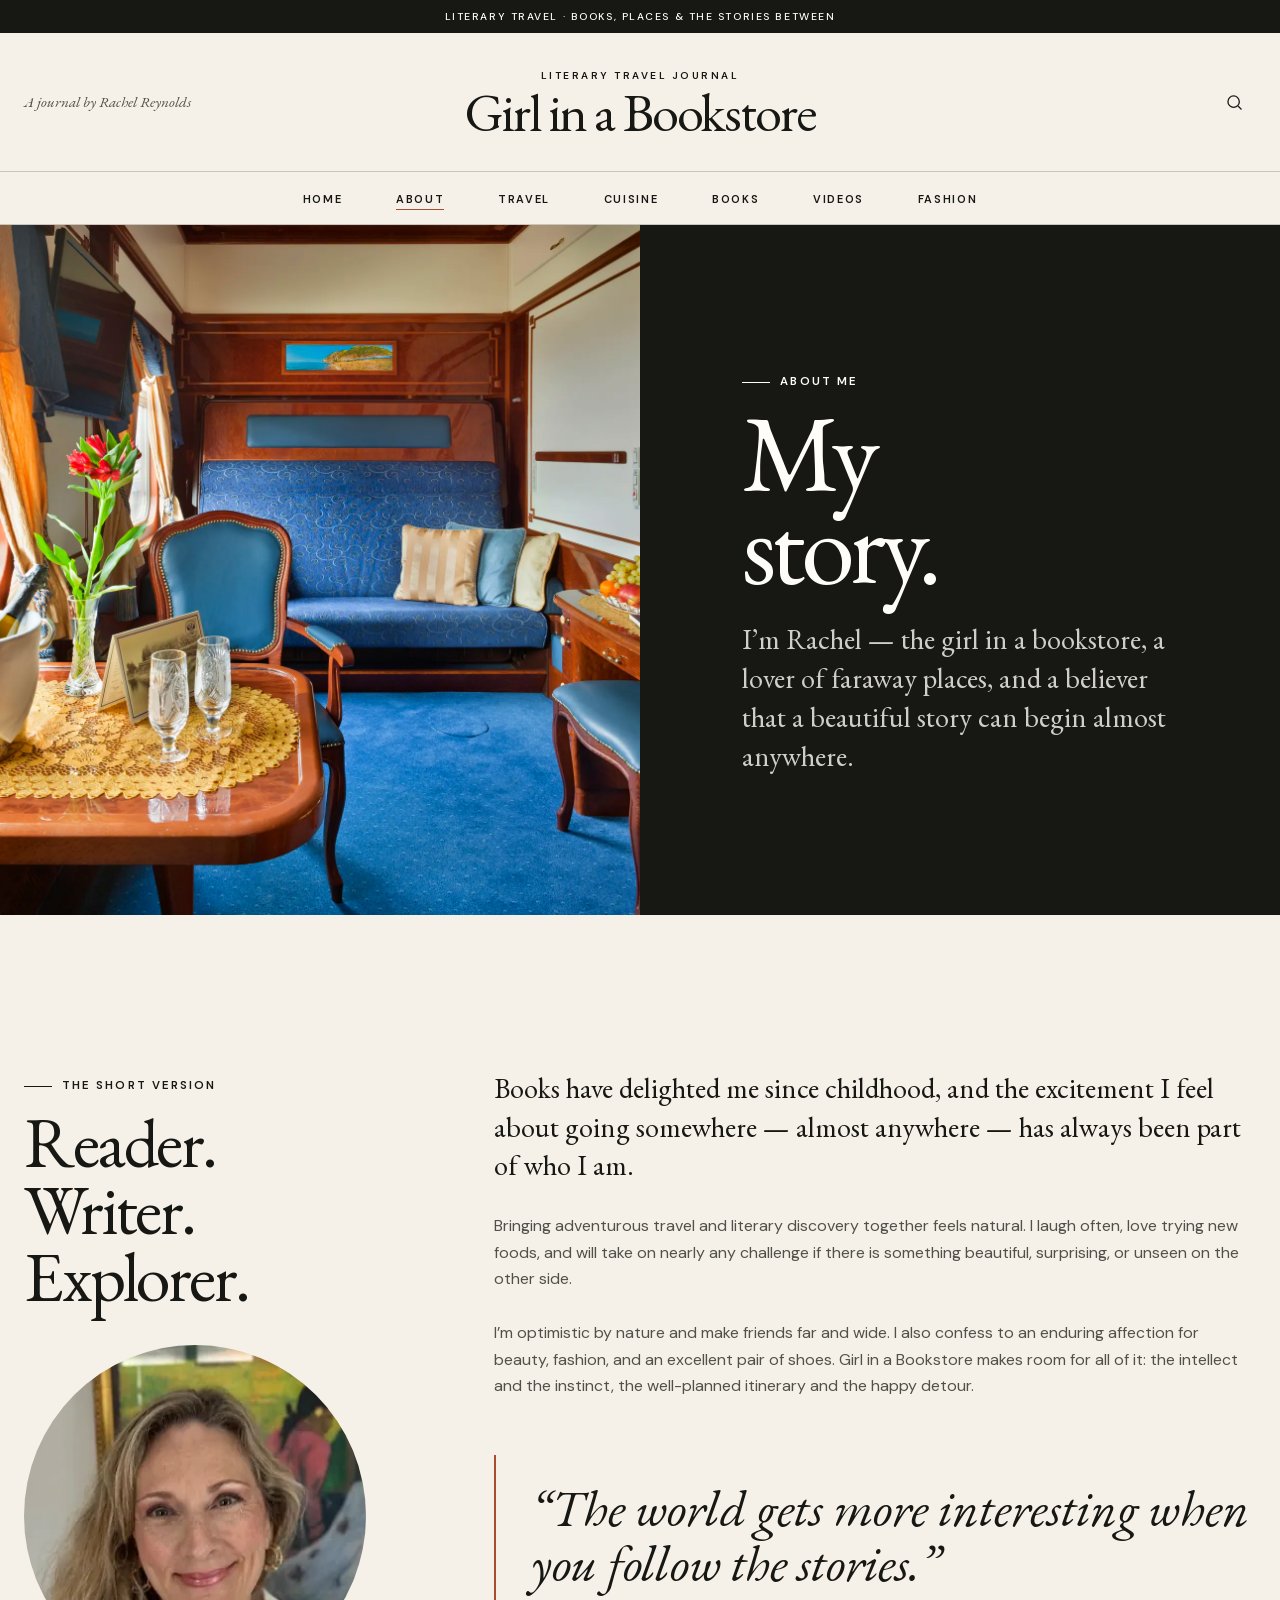
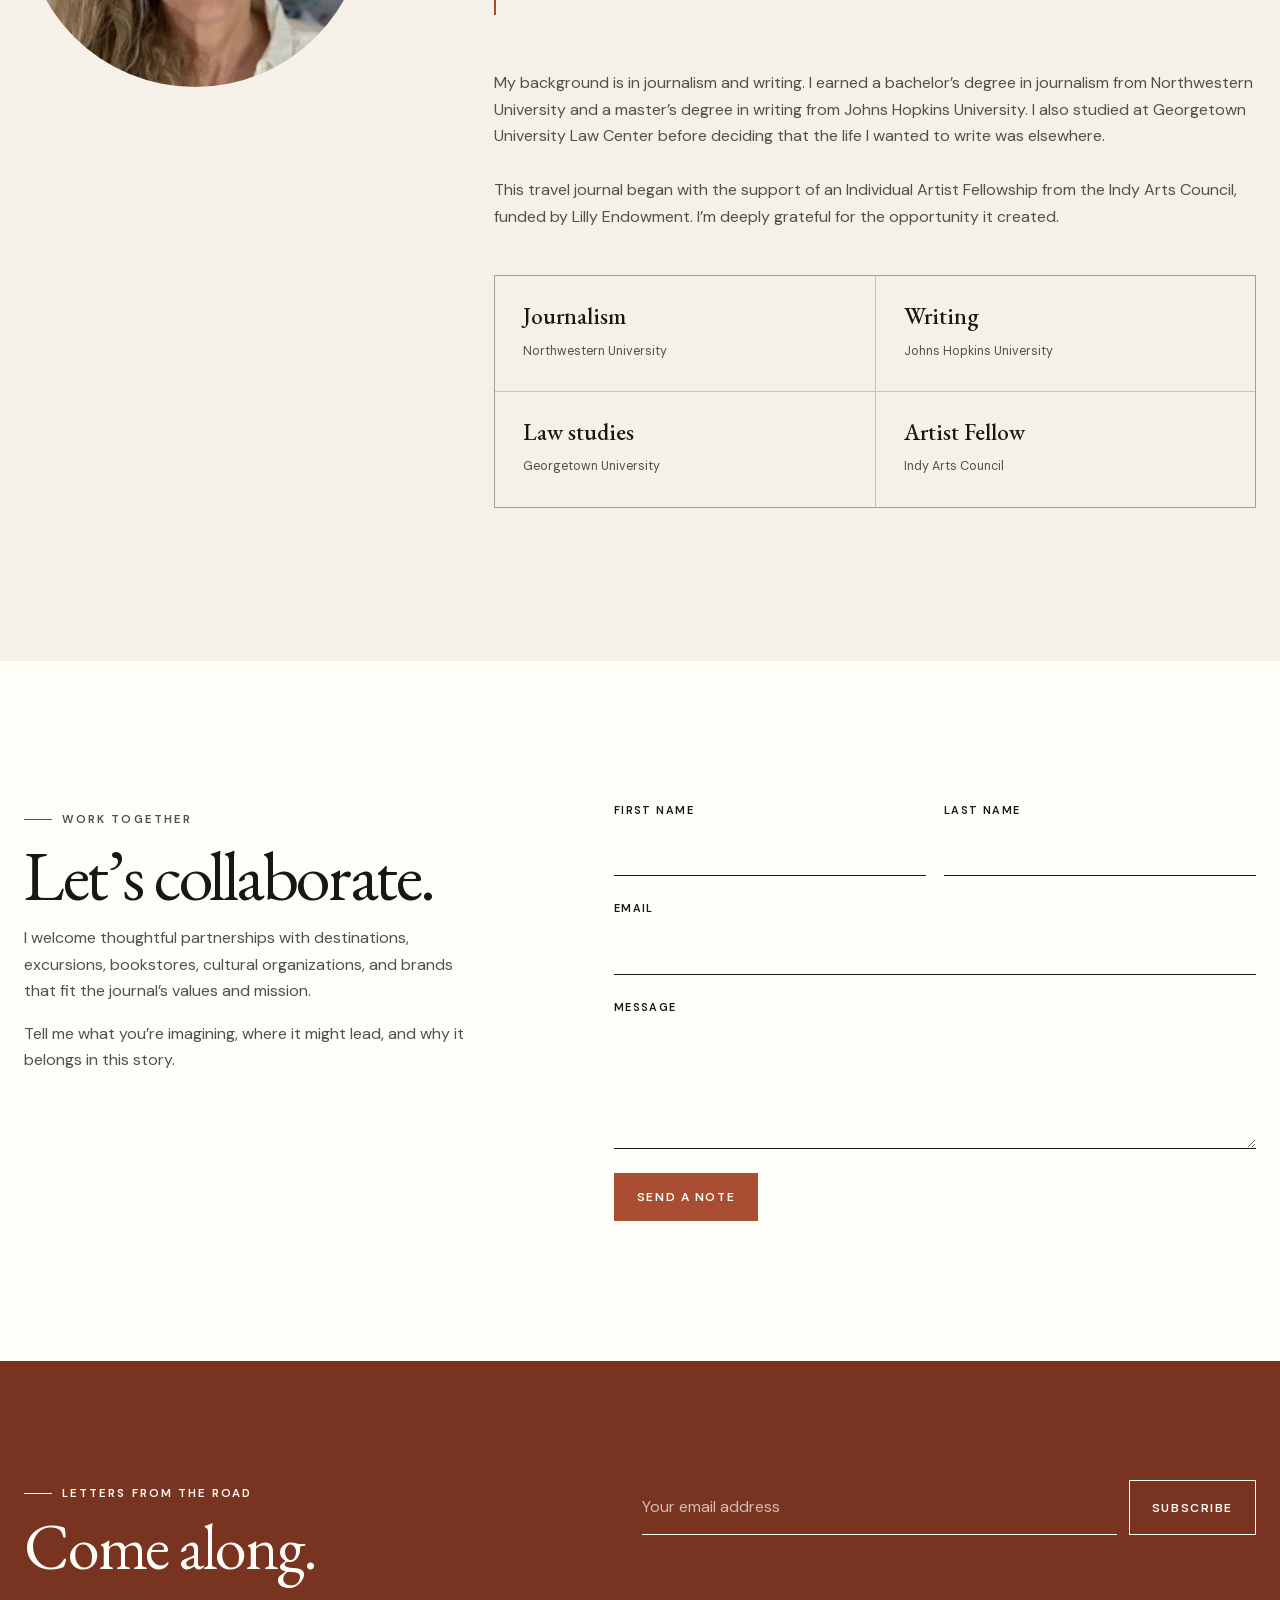
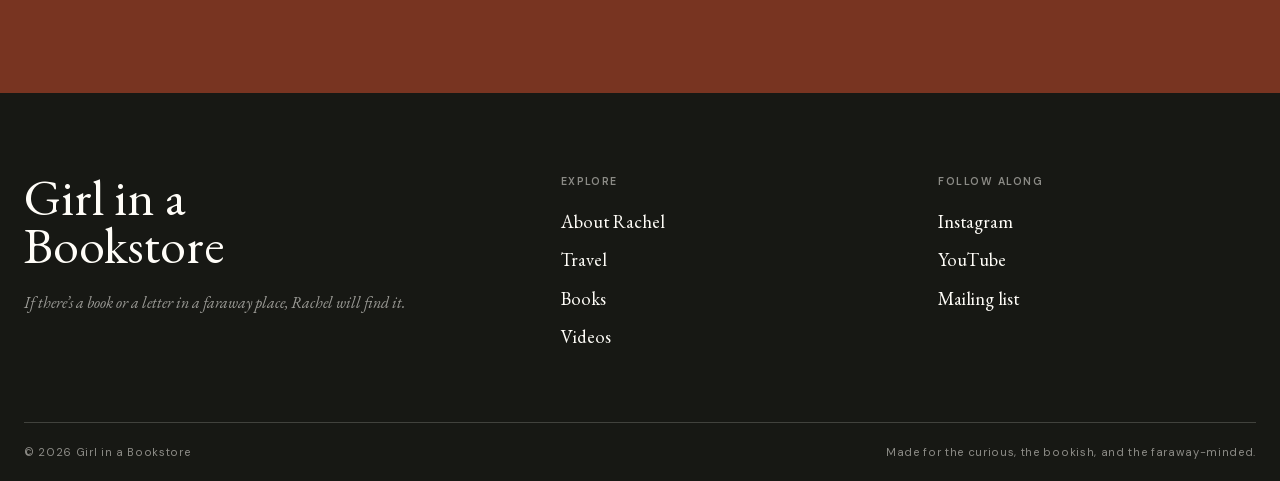
==== public/about.html @ a3245cb6 "Import original ChatGPT-generated site export Baseline snapshot before stripping the unused vinext/D" ====
<!doctype html>
<html lang="en">
<head>
  <meta charset="utf-8">
  <meta name="viewport" content="width=device-width, initial-scale=1">
  <meta name="description" content="Meet Rachel Reynolds, the writer and traveler behind Girl in a Bookstore.">
  <meta name="theme-color" content="#171814">
  <title>About Rachel — Girl in a Bookstore</title>
  <link rel="preload" as="image" href="assets/images/train-960.webp" media="(max-width: 1199px)" fetchpriority="high">
  <link rel="preload" as="image" href="assets/images/train-1920.webp" media="(min-width: 1200px)" fetchpriority="high">
  <link rel="stylesheet" href="styles.css?v=6">
  <script src="site.js" defer></script>
</head>
<body>
  <site-header></site-header>

  <main id="main-content">
    <section class="about-hero" aria-labelledby="about-title">
      <div class="about-hero__image" role="img" aria-label="A richly appointed cabin on a classic train"></div>
      <div class="about-hero__copy">
        <div>
          <p class="eyebrow">About me</p>
          <h1 class="display" id="about-title">My<br>story.</h1>
          <p class="lede">I’m Rachel — the girl in a bookstore, a lover of faraway places, and a believer that a beautiful story can begin almost anywhere.</p>
        </div>
      </div>
    </section>

    <section class="story-section" aria-labelledby="story-title">
      <div class="shell story-layout">
        <aside class="story-sidebar reveal">
          <p class="eyebrow">The short version</p>
          <h2 class="section-title" id="story-title">Reader.<br>Writer.<br>Explorer.</h2>
          <img src="assets/images/portrait-480.webp" srcset="assets/images/portrait-320.webp 320w, assets/images/portrait-480.webp 480w" sizes="(max-width: 720px) 320px, 220px" width="480" height="640" alt="Rachel Reynolds smiling" loading="lazy" decoding="async">
        </aside>
        <div class="story-body reveal">
          <p class="lede">Books have delighted me since childhood, and the excitement I feel about going somewhere — almost anywhere — has always been part of who I am.</p>
          <p>Bringing adventurous travel and literary discovery together feels natural. I laugh often, love trying new foods, and will take on nearly any challenge if there is something beautiful, surprising, or unseen on the other side.</p>
          <p>I’m optimistic by nature and make friends far and wide. I also confess to an enduring affection for beauty, fashion, and an excellent pair of shoes. Girl in a Bookstore makes room for all of it: the intellect and the instinct, the well-planned itinerary and the happy detour.</p>

          <blockquote class="pullquote">“The world gets more interesting when you follow the stories.”</blockquote>

          <p>My background is in journalism and writing. I earned a bachelor’s degree in journalism from Northwestern University and a master’s degree in writing from Johns Hopkins University. I also studied at Georgetown University Law Center before deciding that the life I wanted to write was elsewhere.</p>
          <p>This travel journal began with the support of an Individual Artist Fellowship from the Indy Arts Council, funded by Lilly Endowment. I’m deeply grateful for the opportunity it created.</p>

          <div class="credentials" aria-label="Rachel’s background">
            <div class="credential">
              <strong>Journalism</strong>
              <span>Northwestern University</span>
            </div>
            <div class="credential">
              <strong>Writing</strong>
              <span>Johns Hopkins University</span>
            </div>
            <div class="credential">
              <strong>Law studies</strong>
              <span>Georgetown University</span>
            </div>
            <div class="credential">
              <strong>Artist Fellow</strong>
              <span>Indy Arts Council</span>
            </div>
          </div>
        </div>
      </div>
    </section>

    <section class="collaborate" aria-labelledby="collaborate-title">
      <div class="shell collaborate-grid">
        <div class="collaborate-copy reveal">
          <p class="eyebrow">Work together</p>
          <h2 class="section-title" id="collaborate-title">Let’s collaborate.</h2>
          <p>I welcome thoughtful partnerships with destinations, excursions, bookstores, cultural organizations, and brands that fit the journal’s values and mission.</p>
          <p>Tell me what you’re imagining, where it might lead, and why it belongs in this story.</p>
        </div>
        <form class="contact-form reveal" data-contact-form>
          <div class="field">
            <label for="first-name">First name</label>
            <input id="first-name" name="first-name" autocomplete="given-name" required>
          </div>
          <div class="field">
            <label for="last-name">Last name</label>
            <input id="last-name" name="last-name" autocomplete="family-name" required>
          </div>
          <div class="field field--wide">
            <label for="contact-email">Email</label>
            <input id="contact-email" name="email" type="email" autocomplete="email" required>
          </div>
          <div class="field field--wide">
            <label for="message">Message</label>
            <textarea id="message" name="message" required></textarea>
          </div>
          <div class="field--wide">
            <button class="button button--rust" type="submit">Send a note</button>
          </div>
        </form>
      </div>
    </section>

    <section class="newsletter" id="newsletter" aria-labelledby="newsletter-title">
      <div class="shell newsletter-grid">
        <div class="reveal">
          <p class="eyebrow">Letters from the road</p>
          <h2 class="section-title" id="newsletter-title">Come along.</h2>
        </div>
        <form class="newsletter-form reveal" data-newsletter-form>
          <label class="visually-hidden" for="about-email">Email address</label>
          <input id="about-email" type="email" placeholder="Your email address" autocomplete="email" required>
          <button class="button button--light" type="submit">Subscribe</button>
          <p class="form-status" aria-live="polite"></p>
        </form>
      </div>
    </section>
  </main>

  <site-footer></site-footer>
</body>
</html>
---- public/styles.css ----
@font-face {
  font-family: 'DM Sans';
  font-style: normal;
  font-weight: 400 600;
  font-display: swap;
  src: url('assets/fonts/dm-sans-latin.woff2') format('woff2');
}

@font-face {
  font-family: 'EB Garamond';
  font-style: normal;
  font-weight: 400 600;
  font-display: swap;
  src: url('assets/fonts/eb-garamond-normal-latin.woff2') format('woff2');
}

@font-face {
  font-family: 'EB Garamond';
  font-style: italic;
  font-weight: 400 500;
  font-display: swap;
  src: url('assets/fonts/eb-garamond-italic-latin.woff2') format('woff2');
}

:root {
  --paper: #f6f1e8;
  --paper-deep: #ece3d4;
  --ink: #171814;
  --ink-soft: #50514a;
  --cream: #fffdf8;
  --rust: #a84d32;
  --rust-dark: #783421;
  --sage: #596a5b;
  --line: rgba(23, 24, 20, 0.2);
  --line-light: rgba(255, 253, 248, 0.35);
  --serif: 'EB Garamond', Georgia, serif;
  --sans: 'DM Sans', Arial, sans-serif;
  --max: 1240px;
  --ease: cubic-bezier(0.22, 1, 0.36, 1);
}

@view-transition {
  navigation: auto;
}

main {
  view-transition-name: page-content;
}

site-header {
  view-transition-name: site-header;
}

::view-transition-old(page-content) {
  animation: page-out 180ms ease both;
}

::view-transition-new(page-content) {
  animation: page-in 420ms var(--ease) both;
}

@keyframes page-out {
  to {
    opacity: 0;
    transform: translateY(-6px);
  }
}

@keyframes page-in {
  from {
    opacity: 0;
    transform: translateY(12px);
  }
}

*,
*::before,
*::after {
  box-sizing: border-box;
}

html {
  scroll-behavior: smooth;
  background: var(--paper);
}

html.is-navigating {
  cursor: progress;
}

html.is-navigating::after {
  position: fixed;
  z-index: 500;
  top: 0;
  left: 0;
  width: 42%;
  height: 3px;
  background: var(--rust);
  box-shadow: 0 0 18px rgba(168, 77, 50, 0.45);
  content: '';
  pointer-events: none;
  animation: navigation-progress 900ms var(--ease) infinite;
}

@keyframes navigation-progress {
  from {
    transform: translateX(-110%);
  }
  to {
    transform: translateX(340%);
  }
}

body {
  margin: 0;
  color: var(--ink);
  background: var(--paper);
  font-family: var(--sans);
  font-size: 16px;
  line-height: 1.65;
  text-rendering: optimizeLegibility;
  -webkit-font-smoothing: antialiased;
}

body.menu-open {
  overflow: hidden;
}

site-header,
site-footer {
  display: block;
}

.visually-hidden {
  position: absolute !important;
  width: 1px !important;
  height: 1px !important;
  padding: 0 !important;
  border: 0 !important;
  margin: -1px !important;
  clip: rect(0 0 0 0) !important;
  white-space: nowrap !important;
  overflow: hidden !important;
}

img {
  display: block;
  width: 100%;
  height: auto;
}

a {
  color: inherit;
  text-decoration: none;
}

button,
input,
textarea {
  font: inherit;
}

button,
a,
input,
textarea {
  -webkit-tap-highlight-color: transparent;
}

:focus-visible {
  outline: 2px solid var(--rust);
  outline-offset: 4px;
}

::selection {
  color: var(--cream);
  background: var(--rust);
}

.skip-link {
  position: fixed;
  z-index: 200;
  top: 10px;
  left: 10px;
  padding: 10px 14px;
  color: var(--cream);
  background: var(--ink);
  transform: translateY(-160%);
  transition: transform 180ms ease;
}

.skip-link:focus {
  transform: translateY(0);
}

.shell {
  width: min(calc(100% - 48px), var(--max));
  margin-inline: auto;
}

.narrow {
  width: min(calc(100% - 48px), 790px);
  margin-inline: auto;
}

.eyebrow {
  display: inline-flex;
  align-items: center;
  gap: 10px;
  margin: 0 0 16px;
  font-size: 0.72rem;
  font-weight: 600;
  letter-spacing: 0.18em;
  line-height: 1.2;
  text-transform: uppercase;
}

.eyebrow::before {
  width: 28px;
  height: 1px;
  content: '';
  background: currentColor;
}

.display {
  margin: 0;
  font-family: var(--serif);
  font-size: clamp(3.4rem, 8.5vw, 8rem);
  font-weight: 400;
  letter-spacing: -0.045em;
  line-height: 0.85;
}

.section-title {
  margin: 0;
  font-family: var(--serif);
  font-size: clamp(2.5rem, 5.5vw, 5rem);
  font-weight: 400;
  letter-spacing: -0.035em;
  line-height: 0.95;
}

.lede {
  margin: 0;
  font-family: var(--serif);
  font-size: clamp(1.35rem, 2.2vw, 1.85rem);
  line-height: 1.38;
}

.button {
  display: inline-flex;
  min-height: 48px;
  align-items: center;
  justify-content: center;
  gap: 12px;
  padding: 0 22px;
  border: 1px solid var(--ink);
  color: var(--ink);
  background: transparent;
  cursor: pointer;
  font-size: 0.76rem;
  font-weight: 600;
  letter-spacing: 0.13em;
  text-transform: uppercase;
  transition: color 220ms ease, background 220ms ease, transform 220ms var(--ease);
}

.button:hover {
  color: var(--cream);
  background: var(--ink);
  transform: translateY(-2px);
}

.button--light {
  border-color: var(--cream);
  color: var(--cream);
}

.button--light:hover {
  color: var(--ink);
  background: var(--cream);
}

.button--rust {
  border-color: var(--rust);
  color: var(--cream);
  background: var(--rust);
}

.button--rust:hover {
  border-color: var(--rust-dark);
  background: var(--rust-dark);
}

.text-link {
  display: inline-flex;
  align-items: center;
  gap: 12px;
  padding-bottom: 3px;
  border-bottom: 1px solid currentColor;
  font-size: 0.75rem;
  font-weight: 600;
  letter-spacing: 0.12em;
  line-height: 1.3;
  text-transform: uppercase;
}

.text-link span {
  transition: transform 200ms var(--ease);
}

.text-link:hover span {
  transform: translateX(4px);
}

/* Header */
.site-header {
  position: relative;
  z-index: 50;
  border-bottom: 1px solid var(--line);
  background: rgba(246, 241, 232, 0.94);
}

.site-header.is-stuck {
  position: sticky;
  top: 0;
  box-shadow: 0 8px 30px rgba(23, 24, 20, 0.06);
  backdrop-filter: blur(15px);
}

.header-note {
  padding: 8px 24px;
  color: var(--cream);
  background: var(--ink);
  font-size: 0.65rem;
  font-weight: 500;
  letter-spacing: 0.15em;
  text-align: center;
  text-transform: uppercase;
}

.masthead {
  display: grid;
  min-height: 138px;
  grid-template-columns: 1fr auto 1fr;
  align-items: center;
  gap: 30px;
}

.masthead-meta {
  color: var(--ink-soft);
  font-family: var(--serif);
  font-size: 0.95rem;
  font-style: italic;
}

.brand {
  display: block;
  text-align: center;
}

.brand-kicker {
  display: block;
  margin-bottom: 3px;
  font-size: 0.63rem;
  font-weight: 600;
  letter-spacing: 0.25em;
  text-transform: uppercase;
}

.brand-name {
  display: block;
  font-family: var(--serif);
  font-size: clamp(2rem, 4.2vw, 3.5rem);
  letter-spacing: -0.04em;
  line-height: 0.9;
}

.header-actions {
  display: flex;
  justify-content: flex-end;
}

.icon-button {
  display: inline-grid;
  width: 44px;
  height: 44px;
  place-items: center;
  border: 0;
  color: var(--ink);
  background: transparent;
  cursor: pointer;
}

.icon-button svg {
  width: 21px;
  height: 21px;
}

.desktop-nav {
  border-top: 1px solid var(--line);
}

.desktop-nav ul {
  display: flex;
  min-height: 52px;
  align-items: center;
  justify-content: center;
  gap: clamp(22px, 4.2vw, 62px);
  margin: 0;
  padding: 0;
  list-style: none;
}

.desktop-nav a {
  position: relative;
  padding: 16px 0 13px;
  font-size: 0.69rem;
  font-weight: 600;
  letter-spacing: 0.15em;
  text-transform: uppercase;
}

.desktop-nav a::after {
  position: absolute;
  right: 0;
  bottom: 9px;
  left: 0;
  height: 1px;
  content: '';
  background: var(--rust);
  transform: scaleX(0);
  transform-origin: left;
  transition: transform 200ms var(--ease);
}

.desktop-nav a:hover::after,
.desktop-nav a[aria-current='page']::after {
  transform: scaleX(1);
}

.menu-button {
  display: none;
}

.mobile-panel {
  position: fixed;
  z-index: 80;
  inset: 0;
  display: grid;
  align-content: center;
  padding: 80px 36px 40px;
  color: var(--cream);
  background: var(--ink);
  visibility: hidden;
  opacity: 0;
  transform: translateY(-10px);
  transition: opacity 260ms ease, transform 260ms var(--ease), visibility 260ms;
}

.mobile-panel.is-open {
  visibility: visible;
  opacity: 1;
  transform: translateY(0);
}

.mobile-close {
  position: absolute;
  top: 20px;
  right: 20px;
  color: var(--cream);
}

.mobile-panel ul {
  display: grid;
  gap: 8px;
  margin: 0;
  padding: 0;
  list-style: none;
}

.mobile-panel a {
  font-family: var(--serif);
  font-size: clamp(2.4rem, 12vw, 4.3rem);
  line-height: 1;
}

.mobile-search {
  margin-top: 38px;
}

/* Search */
.search-dialog,
.video-dialog {
  width: min(calc(100% - 32px), 720px);
  padding: 0;
  border: 0;
  color: var(--ink);
  background: var(--cream);
  box-shadow: 0 30px 100px rgba(0, 0, 0, 0.35);
}

.search-dialog::backdrop,
.video-dialog::backdrop {
  background: rgba(23, 24, 20, 0.78);
  backdrop-filter: blur(5px);
}

.dialog-inner {
  position: relative;
  padding: clamp(28px, 6vw, 60px);
}

.dialog-close {
  position: absolute;
  top: 14px;
  right: 14px;
}

.dialog-title {
  margin: 0 0 24px;
  font-family: var(--serif);
  font-size: clamp(2.2rem, 6vw, 4rem);
  font-weight: 400;
  line-height: 1;
}

.search-field {
  width: 100%;
  padding: 14px 0;
  border: 0;
  border-bottom: 1px solid var(--ink);
  border-radius: 0;
  color: var(--ink);
  background: transparent;
  font-family: var(--serif);
  font-size: 1.4rem;
}

.search-results {
  display: grid;
  gap: 10px;
  margin: 25px 0 0;
  padding: 0;
  list-style: none;
}

.search-results a {
  display: flex;
  justify-content: space-between;
  padding: 10px 0;
  border-bottom: 1px solid var(--line);
}

.search-results small {
  color: var(--ink-soft);
}

/* Home */
.hero-home {
  position: relative;
  display: grid;
  min-height: min(720px, 78vh);
  align-items: end;
  color: var(--cream);
  background: url('assets/images/hero-home-960.webp') center / cover no-repeat;
  filter: saturate(1.3);
  overflow: hidden;
}

.hero-home::after {
  position: absolute;
  inset: 18px;
  border: 1px solid var(--line-light);
  content: '';
  pointer-events: none;
}

.hero-home__content {
  position: relative;
  z-index: 2;
  width: min(100%, 900px);
  padding: clamp(90px, 12vw, 155px) 0 clamp(72px, 10vw, 120px);
  text-shadow: 0 2px 8px rgba(0, 0, 0, 0.42);
}

.hero-home .display {
  max-width: 760px;
}

.hero-home__tagline {
  max-width: 520px;
  margin: 30px 0 0;
  font-family: var(--serif);
  font-size: clamp(1.25rem, 2vw, 1.65rem);
  font-style: italic;
  line-height: 1.25;
}

.hero-home__actions {
  display: flex;
  flex-wrap: wrap;
  gap: 14px;
  margin-top: 35px;
}

.intro-section {
  padding: clamp(85px, 12vw, 170px) 0;
}

.intro-grid {
  display: grid;
  grid-template-columns: minmax(240px, 0.72fr) minmax(380px, 1.28fr);
  gap: clamp(60px, 10vw, 150px);
  align-items: start;
}

.intro-aside {
  position: sticky;
  top: 90px;
}

.issue-mark {
  display: grid;
  width: 116px;
  height: 116px;
  place-items: center;
  margin-top: 50px;
  border: 1px solid var(--line);
  border-radius: 50%;
  font-family: var(--serif);
  font-size: 0.82rem;
  font-style: italic;
  line-height: 1.1;
  text-align: center;
  transform: rotate(-8deg);
}

.intro-copy p {
  margin: 0 0 26px;
  color: var(--ink-soft);
}

.intro-copy .lede {
  margin-bottom: 28px;
  color: var(--ink);
}

.category-section {
  padding: clamp(80px, 10vw, 140px) 0;
  color: var(--cream);
  background: var(--ink);
}

.section-head {
  display: flex;
  align-items: flex-end;
  justify-content: space-between;
  gap: 30px;
  margin-bottom: 45px;
}

.section-head p {
  max-width: 420px;
  margin: 0;
  color: rgba(255, 253, 248, 0.68);
}

.category-grid {
  display: grid;
  grid-template-columns: repeat(3, 1fr);
  gap: 18px;
}

.category-card {
  position: relative;
  display: grid;
  min-height: 530px;
  align-items: end;
  overflow: hidden;
}

.category-card img {
  position: absolute;
  inset: 0;
  height: 100%;
  object-fit: cover;
  transition: transform 900ms var(--ease), filter 600ms ease;
}

.category-card::after {
  position: absolute;
  inset: 0;
  content: '';
  background: linear-gradient(180deg, transparent 35%, rgba(10, 11, 9, 0.8) 100%);
}

.category-card__content {
  position: relative;
  z-index: 2;
  padding: 30px;
}

.category-card__number {
  display: block;
  margin-bottom: 8px;
  font-size: 0.65rem;
  letter-spacing: 0.14em;
}

.category-card h3 {
  margin: 0 0 8px;
  font-family: var(--serif);
  font-size: clamp(2.3rem, 4vw, 4rem);
  font-weight: 400;
  line-height: 0.95;
}

.category-card p {
  max-width: 270px;
  margin: 0;
  color: rgba(255, 253, 248, 0.72);
  font-size: 0.87rem;
}

.category-card:hover img {
  filter: saturate(0.8);
  transform: scale(1.045);
}

.journal-section {
  padding: clamp(90px, 12vw, 165px) 0;
}

.journal-grid {
  display: grid;
  grid-template-columns: repeat(12, 1fr);
  gap: 24px;
}

.story-card {
  grid-column: span 4;
}

.story-card:nth-child(2) {
  padding-top: 80px;
}

.story-card__image {
  position: relative;
  aspect-ratio: 4 / 5;
  margin-bottom: 25px;
  overflow: hidden;
  background: var(--paper-deep);
}

.story-card__image img {
  height: 100%;
  object-fit: cover;
  transition: transform 700ms var(--ease);
}

.story-card:hover img {
  transform: scale(1.035);
}

.story-card__meta {
  display: flex;
  justify-content: space-between;
  margin-bottom: 11px;
  color: var(--rust-dark);
  font-size: 0.65rem;
  font-weight: 600;
  letter-spacing: 0.14em;
  text-transform: uppercase;
}

.story-card h3 {
  margin: 0 0 12px;
  font-family: var(--serif);
  font-size: clamp(1.8rem, 3vw, 2.65rem);
  font-weight: 400;
  letter-spacing: -0.025em;
  line-height: 1;
}

.story-card p {
  margin: 0;
  color: var(--ink-soft);
  font-size: 0.9rem;
}

.author-section {
  padding: clamp(80px, 10vw, 130px) 0;
  background: var(--paper-deep);
}

.author-grid {
  display: grid;
  grid-template-columns: minmax(260px, 0.85fr) minmax(360px, 1.15fr);
  gap: clamp(50px, 10vw, 140px);
  align-items: center;
}

.author-portrait-wrap {
  position: relative;
  padding: 0 0 36px 36px;
}

.author-portrait-wrap::before {
  position: absolute;
  right: 36px;
  bottom: 0;
  left: 0;
  height: 85%;
  border: 1px solid var(--rust);
  content: '';
}

.author-portrait {
  position: relative;
  aspect-ratio: 4 / 5;
  object-fit: cover;
  object-position: 50% 20%;
}

.author-copy .section-title {
  margin-bottom: 28px;
}

.author-copy p:not(.eyebrow) {
  max-width: 600px;
  margin: 0 0 27px;
  color: var(--ink-soft);
}

.newsletter {
  padding: clamp(75px, 9vw, 115px) 0;
  color: var(--cream);
  background: var(--rust-dark);
}

.newsletter-grid {
  display: grid;
  grid-template-columns: minmax(300px, 0.9fr) minmax(380px, 1.1fr);
  gap: clamp(50px, 9vw, 120px);
  align-items: end;
}

.newsletter .section-title {
  font-size: clamp(2.5rem, 5vw, 4.8rem);
}

.newsletter-form {
  display: grid;
  grid-template-columns: 1fr auto;
  gap: 12px;
}

.newsletter-form input {
  min-width: 0;
  padding: 14px 0;
  border: 0;
  border-bottom: 1px solid var(--cream);
  border-radius: 0;
  color: var(--cream);
  background: transparent;
}

.newsletter-form input::placeholder {
  color: rgba(255, 253, 248, 0.68);
}

.form-status {
  grid-column: 1 / -1;
  min-height: 1.5em;
  margin: 5px 0 0;
  font-family: var(--serif);
  font-size: 1.05rem;
  font-style: italic;
}

/* Inner pages */
.page-hero {
  position: relative;
  display: grid;
  min-height: 610px;
  align-items: end;
  color: var(--cream);
  background-position: center;
  background-size: cover;
  filter: saturate(1.3);
  overflow: hidden;
}

.page-hero::before {
  content: none;
}

.page-hero__content {
  position: relative;
  z-index: 2;
  max-width: 880px;
  padding: 100px 0 85px;
  text-shadow: 0 2px 8px rgba(0, 0, 0, 0.42);
}

.page-hero__content .display {
  margin-bottom: 28px;
}

.page-hero__content p:last-child {
  max-width: 580px;
  margin: 0;
  font-family: var(--serif);
  font-size: clamp(1.2rem, 2.2vw, 1.6rem);
  font-style: italic;
  line-height: 1.35;
}

.hero-travel {
  background-image: url('assets/images/travel-960.webp');
}

.hero-cuisine {
  background-image: url('assets/images/cuisine-960.webp');
}

.hero-books {
  background-image: url('assets/images/books-960.webp');
}

.hero-videos {
  background-image: url('assets/images/videos-960.webp');
}

.hero-fashion {
  background-image: url('assets/images/fashion-01-960.webp');
}

.page-intro {
  padding: clamp(80px, 11vw, 140px) 0 35px;
}

.page-intro-grid {
  display: grid;
  grid-template-columns: 0.72fr 1.28fr;
  gap: clamp(50px, 9vw, 130px);
}

.page-intro-copy p {
  margin: 0 0 25px;
  color: var(--ink-soft);
}

.page-intro-copy .lede {
  color: var(--ink);
}

.dispatches {
  padding: 60px 0 clamp(100px, 12vw, 160px);
}

.dispatch-grid {
  display: grid;
  grid-template-columns: repeat(3, 1fr);
  gap: 20px;
}

.dispatch-card {
  display: flex;
  min-height: 420px;
  flex-direction: column;
  justify-content: space-between;
  padding: clamp(26px, 4vw, 42px);
  border: 1px solid var(--line);
  background: rgba(255, 253, 248, 0.34);
  transition: color 280ms ease, background 280ms ease, transform 280ms var(--ease);
}

.dispatch-card:nth-child(2) {
  transform: translateY(42px);
}

.dispatch-card:hover {
  color: var(--cream);
  background: var(--ink);
  transform: translateY(-7px);
}

.dispatch-card:nth-child(2):hover {
  transform: translateY(35px);
}

.dispatch-card__top {
  display: flex;
  justify-content: space-between;
  gap: 20px;
  font-size: 0.65rem;
  font-weight: 600;
  letter-spacing: 0.14em;
  text-transform: uppercase;
}

.dispatch-card h2 {
  margin: 60px 0 18px;
  font-family: var(--serif);
  font-size: clamp(2rem, 3vw, 2.9rem);
  font-weight: 400;
  line-height: 0.98;
}

.dispatch-card p {
  margin: 0;
  color: var(--ink-soft);
  font-size: 0.88rem;
  transition: color 280ms ease;
}

.dispatch-card:hover p {
  color: rgba(255, 253, 248, 0.68);
}

.coming-soon-band {
  padding: clamp(60px, 8vw, 90px) 0;
  border-block: 1px solid var(--line);
  text-align: center;
}

.coming-soon-band p {
  max-width: 560px;
  margin: 18px auto 0;
  color: var(--ink-soft);
}

/* About */
.about-hero {
  display: grid;
  min-height: 690px;
  grid-template-columns: 1fr 1fr;
  background: var(--ink);
}

.about-hero__image {
  min-height: 520px;
  background: url('assets/images/train-960.webp') center / cover no-repeat;
  filter: saturate(1.3);
}

.about-hero__copy {
  display: flex;
  align-items: center;
  padding: clamp(55px, 8vw, 120px);
  color: var(--cream);
}

.about-hero__copy .display {
  margin-bottom: 30px;
}

.about-hero__copy .lede {
  max-width: 540px;
  color: rgba(255, 253, 248, 0.8);
}

.story-section {
  padding: clamp(90px, 12vw, 170px) 0;
}

.story-layout {
  display: grid;
  grid-template-columns: minmax(230px, 0.62fr) minmax(460px, 1.38fr);
  gap: clamp(55px, 10vw, 150px);
}

.story-sidebar {
  position: sticky;
  top: 95px;
  align-self: start;
}

.story-sidebar img {
  aspect-ratio: 1;
  margin-top: 35px;
  border-radius: 50%;
  object-fit: cover;
  object-position: 50% 18%;
}

.story-body p {
  margin: 0 0 28px;
  color: var(--ink-soft);
}

.story-body .lede {
  color: var(--ink);
}

.pullquote {
  margin: 55px 0;
  padding: 25px 0 25px 35px;
  border-left: 2px solid var(--rust);
  font-family: var(--serif);
  font-size: clamp(2rem, 4vw, 3.5rem);
  font-style: italic;
  line-height: 1.08;
}

.credentials {
  display: grid;
  grid-template-columns: repeat(2, 1fr);
  gap: 1px;
  margin-top: 45px;
  background: var(--line);
  border: 1px solid var(--line);
}

.credential {
  padding: 28px;
  background: var(--paper);
}

.credential strong {
  display: block;
  margin-bottom: 8px;
  font-family: var(--serif);
  font-size: 1.45rem;
  font-weight: 500;
  line-height: 1.05;
}

.credential span {
  color: var(--ink-soft);
  font-size: 0.78rem;
}

.collaborate {
  padding: clamp(85px, 11vw, 145px) 0;
  background: var(--cream);
}

.collaborate-grid {
  display: grid;
  grid-template-columns: 0.85fr 1.15fr;
  gap: clamp(55px, 9vw, 130px);
}

.collaborate-copy p {
  max-width: 460px;
  color: var(--ink-soft);
}

.contact-form {
  display: grid;
  grid-template-columns: 1fr 1fr;
  gap: 24px 18px;
}

.field {
  display: grid;
  gap: 7px;
}

.field--wide {
  grid-column: 1 / -1;
}

.field label {
  font-size: 0.68rem;
  font-weight: 600;
  letter-spacing: 0.13em;
  text-transform: uppercase;
}

.field input,
.field textarea {
  width: 100%;
  padding: 11px 0;
  border: 0;
  border-bottom: 1px solid var(--ink);
  border-radius: 0;
  color: var(--ink);
  background: transparent;
}

.field textarea {
  min-height: 125px;
  resize: vertical;
}

/* Videos and fashion */
.video-feature {
  display: grid;
  min-height: 570px;
  place-items: center;
  color: var(--cream);
  background:
    linear-gradient(rgba(16, 17, 14, 0.42), rgba(16, 17, 14, 0.62)),
    url('assets/images/videos-960.webp') center / cover;
}

.play-button {
  display: grid;
  width: 112px;
  height: 112px;
  place-items: center;
  border: 1px solid var(--cream);
  border-radius: 50%;
  color: var(--cream);
  background: rgba(23, 24, 20, 0.15);
  cursor: pointer;
  transition: color 220ms ease, background 220ms ease, transform 220ms var(--ease);
}

.play-button:hover {
  color: var(--ink);
  background: var(--cream);
  transform: scale(1.05);
}

.play-button svg {
  width: 30px;
  transform: translateX(3px);
}

.video-dialog p {
  color: var(--ink-soft);
}

.portfolio-grid {
  display: grid;
  grid-template-columns: repeat(3, 1fr);
  gap: 16px;
  padding: 55px 0 clamp(100px, 12vw, 160px);
}

.portfolio-card {
  position: relative;
  aspect-ratio: 4 / 5;
  overflow: hidden;
}

.portfolio-card:nth-child(2),
.portfolio-card:nth-child(5) {
  transform: translateY(35px);
}

.portfolio-card img {
  height: 100%;
  object-fit: cover;
  transition: transform 700ms var(--ease);
}

.portfolio-card::after {
  position: absolute;
  inset: 0;
  content: '';
  background: linear-gradient(180deg, transparent 52%, rgba(16, 17, 14, 0.78));
}

.portfolio-card__label {
  position: absolute;
  z-index: 2;
  right: 22px;
  bottom: 22px;
  left: 22px;
  color: var(--cream);
}

.portfolio-card__label small {
  display: block;
  font-size: 0.62rem;
  letter-spacing: 0.14em;
  text-transform: uppercase;
}

.portfolio-card__label strong {
  font-family: var(--serif);
  font-size: 2rem;
  font-weight: 400;
}

.portfolio-card:hover img {
  transform: scale(1.045);
}

/* Footer */
.site-footer {
  color: var(--cream);
  background: var(--ink);
}

.footer-main {
  display: grid;
  grid-template-columns: 1.2fr 0.8fr 0.8fr;
  gap: 60px;
  padding: 80px 0 70px;
}

.footer-brand {
  font-family: var(--serif);
  font-size: clamp(2.2rem, 4vw, 4.2rem);
  line-height: 0.95;
}

.footer-tagline {
  max-width: 390px;
  margin: 20px 0 0;
  color: rgba(255, 253, 248, 0.58);
  font-family: var(--serif);
  font-style: italic;
}

.footer-heading {
  margin: 0 0 16px;
  color: rgba(255, 253, 248, 0.5);
  font-size: 0.66rem;
  font-weight: 600;
  letter-spacing: 0.14em;
  text-transform: uppercase;
}

.footer-links {
  display: grid;
  gap: 8px;
  margin: 0;
  padding: 0;
  list-style: none;
}

.footer-links a {
  font-family: var(--serif);
  font-size: 1.15rem;
}

.footer-links a:hover {
  color: var(--paper-deep);
  text-decoration: underline;
  text-underline-offset: 4px;
}

.footer-bottom {
  display: flex;
  justify-content: space-between;
  gap: 25px;
  padding: 20px 0;
  border-top: 1px solid rgba(255, 253, 248, 0.18);
  color: rgba(255, 253, 248, 0.5);
  font-size: 0.7rem;
  letter-spacing: 0.06em;
}

.toast {
  position: fixed;
  z-index: 150;
  right: 24px;
  bottom: 24px;
  max-width: min(390px, calc(100% - 48px));
  padding: 16px 20px;
  color: var(--cream);
  background: var(--ink);
  box-shadow: 0 16px 50px rgba(0, 0, 0, 0.24);
  font-size: 0.85rem;
  visibility: hidden;
  opacity: 0;
  transform: translateY(15px);
  transition: opacity 220ms ease, transform 220ms var(--ease), visibility 220ms;
}

.toast.is-visible {
  visibility: visible;
  opacity: 1;
  transform: translateY(0);
}

.reveal {
  opacity: 0;
  transform: translateY(24px);
  transition: opacity 700ms ease, transform 700ms var(--ease);
}

.reveal.is-visible {
  opacity: 1;
  transform: translateY(0);
}

@media (min-width: 1200px) {
  .hero-home {
    background-image: url('assets/images/hero-home-1920.webp');
  }

  .hero-travel {
    background-image: url('assets/images/travel-1920.webp');
  }

  .hero-cuisine {
    background-image: url('assets/images/cuisine-1920.webp');
  }

  .hero-books {
    background-image: url('assets/images/books-1920.webp');
  }

  .hero-videos {
    background-image: url('assets/images/videos-1920.webp');
  }

  .hero-fashion {
    background-image: url('assets/images/fashion-01-1920.webp');
  }

  .about-hero__image {
    background-image: url('assets/images/train-1920.webp');
  }

  .video-feature {
    background-image:
      linear-gradient(rgba(16, 17, 14, 0.42), rgba(16, 17, 14, 0.62)),
      url('assets/images/videos-1920.webp');
  }
}

@media (max-width: 980px) {
  .masthead {
    min-height: 105px;
    grid-template-columns: 1fr auto 1fr;
  }

  .masthead-meta,
  .desktop-nav {
    display: none;
  }

  .masthead::before {
    content: '';
  }

  .menu-button {
    display: inline-grid;
  }

  .header-actions {
    gap: 2px;
  }

  .hero-home {
    min-height: 680px;
  }

  .intro-grid,
  .page-intro-grid {
    grid-template-columns: 1fr;
    gap: 45px;
  }

  .intro-aside {
    position: static;
  }

  .issue-mark {
    display: none;
  }

  .category-card {
    min-height: 430px;
  }

  .story-card {
    grid-column: span 6;
  }

  .story-card:last-child {
    grid-column: 4 / span 6;
  }

  .author-grid,
  .newsletter-grid,
  .collaborate-grid {
    gap: 60px;
  }

  .dispatch-grid {
    grid-template-columns: 1fr 1fr;
  }

  .dispatch-card:last-child {
    grid-column: 1 / -1;
    min-height: 330px;
  }

  .about-hero {
    grid-template-columns: 0.9fr 1.1fr;
  }

  .story-layout {
    grid-template-columns: 220px 1fr;
    gap: 55px;
  }
}

@media (max-width: 720px) {
  .shell,
  .narrow {
    width: min(calc(100% - 34px), var(--max));
  }

  .header-note {
    padding-inline: 15px;
    font-size: 0.58rem;
  }

  .masthead {
    min-height: 90px;
    gap: 6px;
  }

  .brand-kicker {
    font-size: 0.52rem;
  }

  .brand-name {
    font-size: clamp(1.8rem, 8vw, 2.5rem);
  }

  .icon-button {
    width: 40px;
    height: 40px;
  }

  .hero-home {
    min-height: 620px;
    background-position: 58% center;
  }

  .hero-home::after {
    inset: 10px;
  }

  .hero-home__content {
    padding-bottom: 70px;
  }

  .hero-home__tagline {
    max-width: 330px;
  }

  .section-head {
    display: block;
  }

  .section-head p {
    margin-top: 20px;
  }

  .category-grid,
  .dispatch-grid,
  .portfolio-grid {
    grid-template-columns: 1fr;
  }

  .category-card {
    min-height: 480px;
  }

  .journal-grid {
    display: grid;
    grid-template-columns: 1fr;
    gap: 60px;
  }

  .story-card,
  .story-card:last-child {
    grid-column: 1;
  }

  .story-card:nth-child(2) {
    padding-top: 0;
  }

  .author-grid,
  .newsletter-grid,
  .collaborate-grid {
    grid-template-columns: 1fr;
  }

  .author-portrait-wrap {
    max-width: 440px;
  }

  .newsletter-form {
    grid-template-columns: 1fr;
  }

  .newsletter-form .button {
    justify-self: start;
  }

  .page-hero {
    min-height: 560px;
  }

  .page-hero__content {
    padding-block: 85px 65px;
  }

  .dispatch-card,
  .dispatch-card:nth-child(2),
  .dispatch-card:last-child {
    min-height: 360px;
    transform: none;
  }

  .dispatch-card:hover,
  .dispatch-card:nth-child(2):hover {
    transform: translateY(-5px);
  }

  .about-hero {
    display: flex;
    min-height: 0;
    flex-direction: column;
  }

  .about-hero__image {
    min-height: 390px;
  }

  .about-hero__copy {
    padding: 65px 22px 75px;
  }

  .story-layout {
    grid-template-columns: 1fr;
  }

  .story-sidebar {
    position: static;
  }

  .story-sidebar img {
    width: min(70vw, 320px);
  }

  .credentials {
    grid-template-columns: 1fr;
  }

  .contact-form {
    grid-template-columns: 1fr;
  }

  .field--wide {
    grid-column: 1;
  }

  .video-feature {
    min-height: 430px;
  }

  .portfolio-card,
  .portfolio-card:nth-child(2),
  .portfolio-card:nth-child(5) {
    transform: none;
  }

  .footer-main {
    grid-template-columns: 1fr 1fr;
    gap: 45px 30px;
  }

  .footer-main > div:first-child {
    grid-column: 1 / -1;
  }

  .footer-bottom {
    display: grid;
  }
}

@media (prefers-reduced-motion: reduce) {
  html {
    scroll-behavior: auto;
  }

  *,
  *::before,
  *::after {
    animation-duration: 0.01ms !important;
    animation-iteration-count: 1 !important;
    scroll-behavior: auto !important;
    transition-duration: 0.01ms !important;
  }

  .reveal {
    opacity: 1;
    transform: none;
  }
}
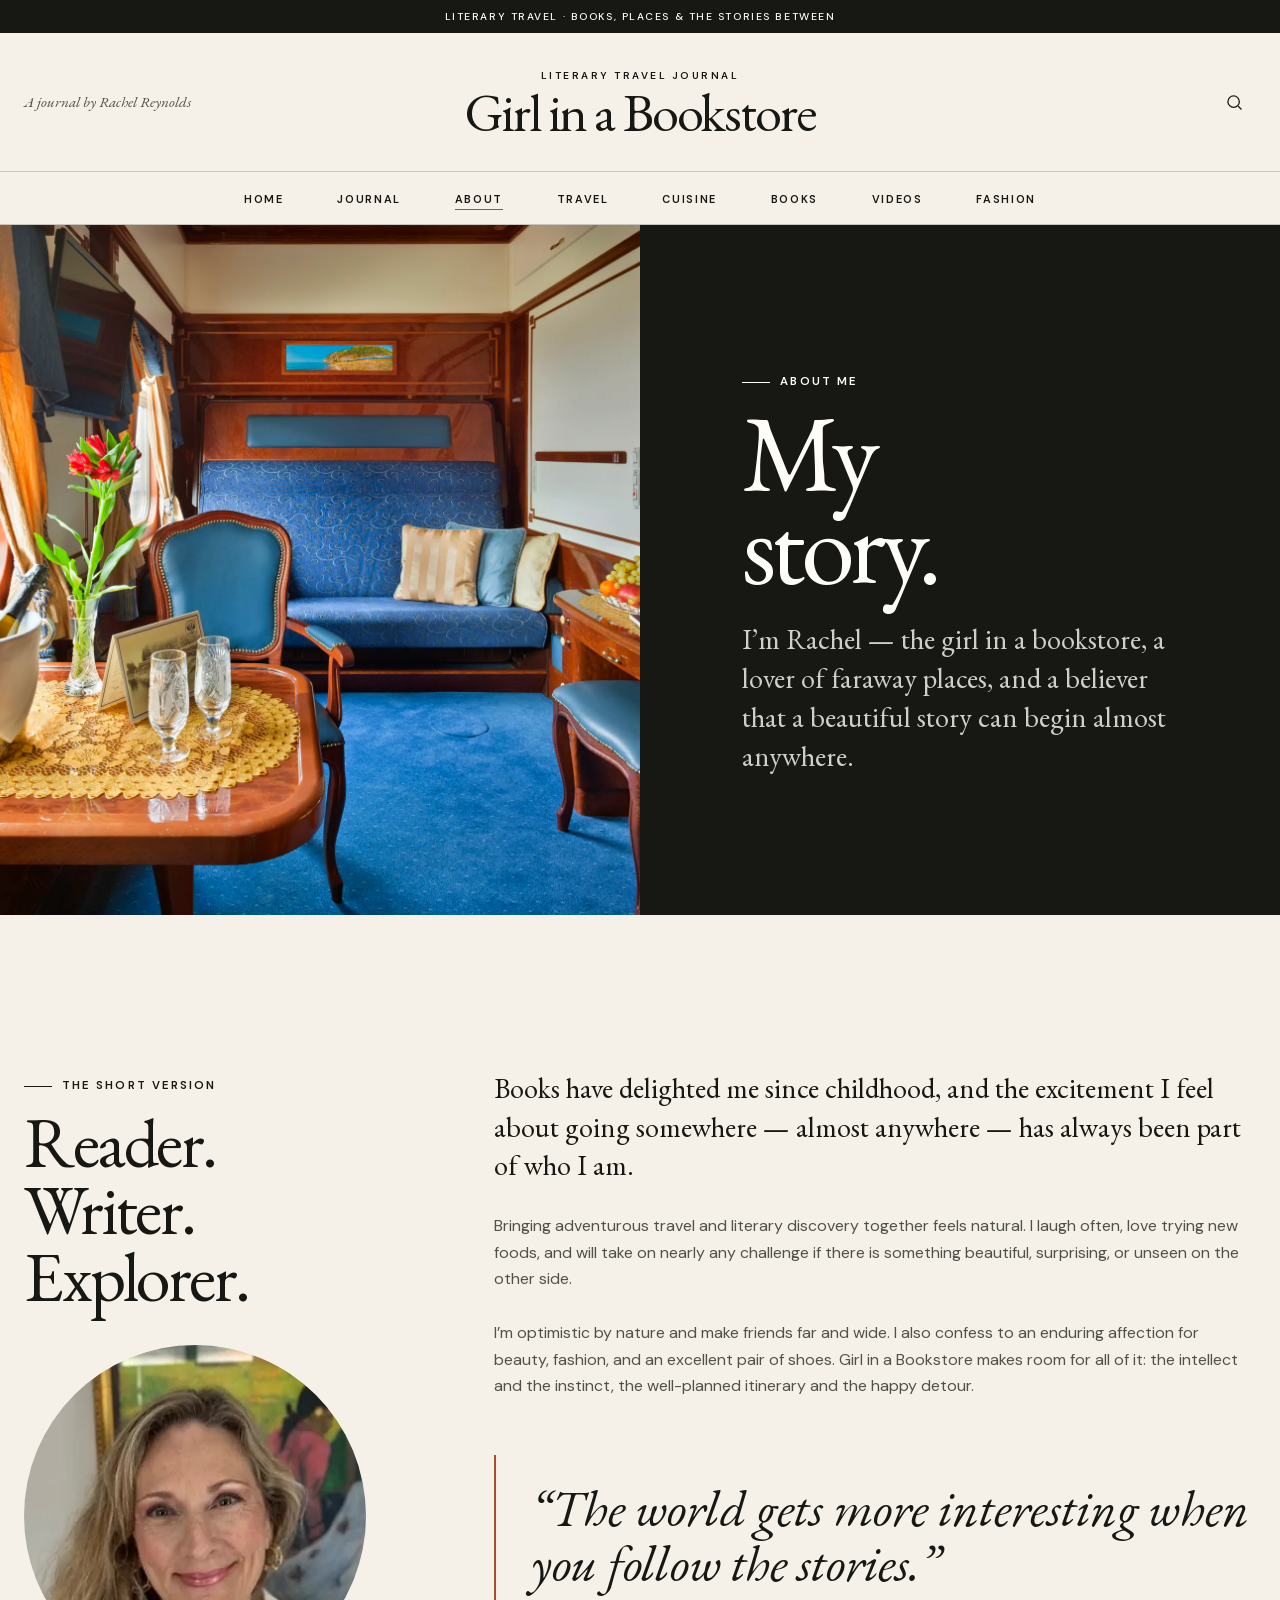
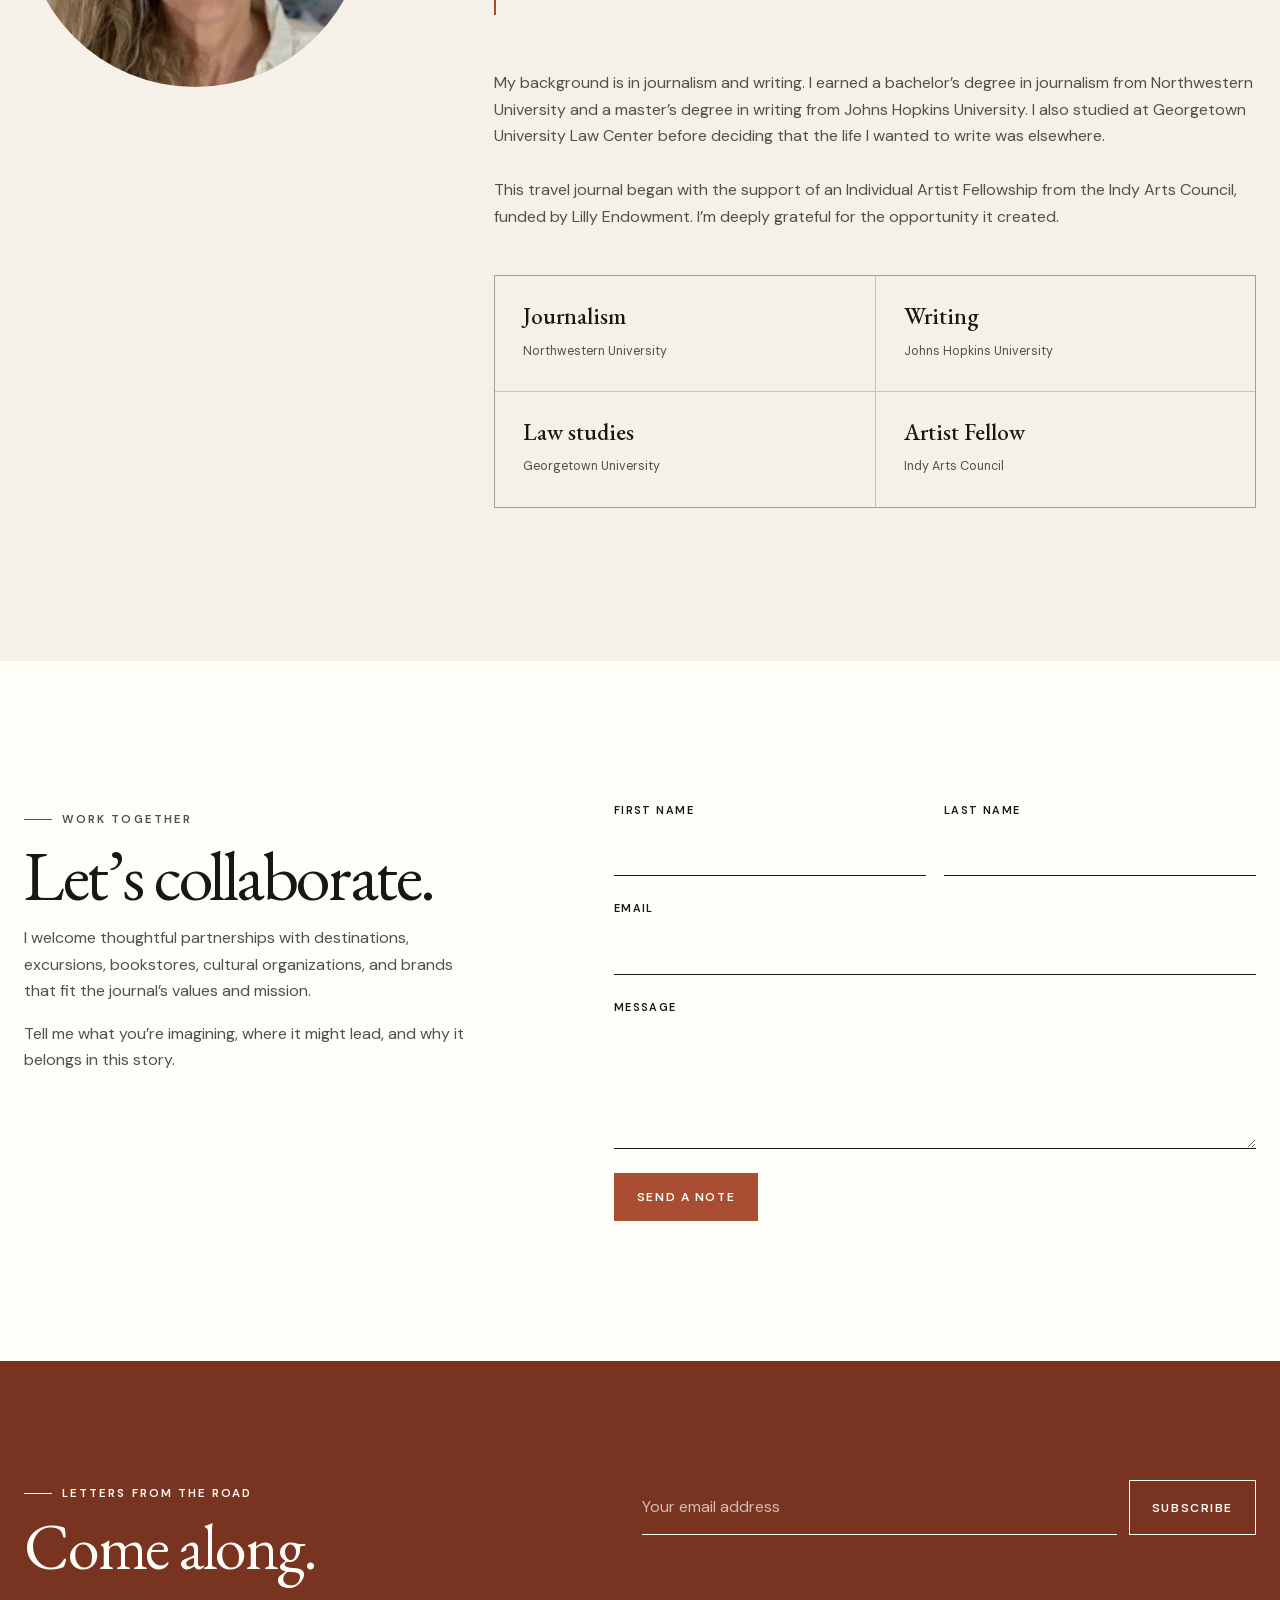
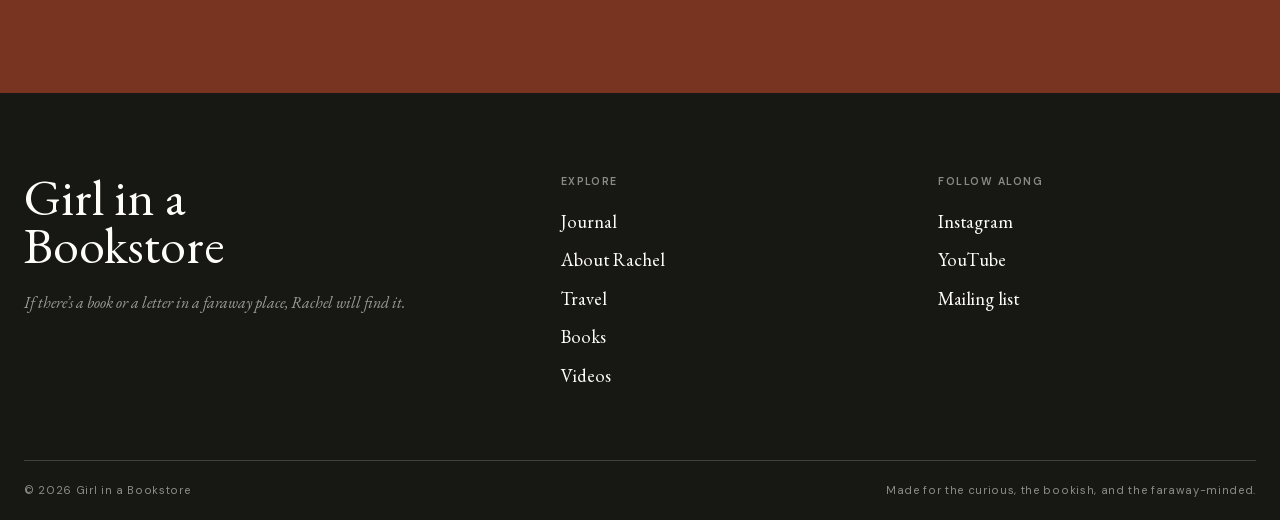
==== commit 9a6ed5a6: "Add Journal blog, sitemap, and Workers-first docs - journal.html list + post template; flat journal-" ====
--- a/public/about.html
+++ b/public/about.html
@@ -8,7 +8,7 @@
   <title>About Rachel — Girl in a Bookstore</title>
   <link rel="preload" as="image" href="assets/images/train-960.webp" media="(max-width: 1199px)" fetchpriority="high">
   <link rel="preload" as="image" href="assets/images/train-1920.webp" media="(min-width: 1200px)" fetchpriority="high">
-  <link rel="stylesheet" href="styles.css?v=6">
+  <link rel="stylesheet" href="styles.css?v=8">
   <script src="site.js" defer></script>
 </head>
 <body>
--- a/public/styles.css
+++ b/public/styles.css
@@ -748,6 +748,7 @@
 
 .story-card__image {
   position: relative;
+  display: block;
   aspect-ratio: 4 / 5;
   margin-bottom: 25px;
   overflow: hidden;
@@ -790,6 +791,81 @@
   font-size: 0.9rem;
 }
 
+.journal-list {
+  padding: clamp(60px, 8vw, 110px) 0;
+  row-gap: 60px;
+}
+
+.journal-list .story-card:nth-child(2) {
+  padding-top: 0;
+}
+
+.post {
+  padding: clamp(60px, 9vw, 120px) 0;
+}
+
+.post__inner {
+  max-width: 720px;
+  margin: 0 auto;
+}
+
+.post__meta {
+  margin: 0 0 18px;
+  color: var(--rust-dark);
+  font-size: 0.7rem;
+  font-weight: 600;
+  letter-spacing: 0.14em;
+  text-transform: uppercase;
+}
+
+.post h1 {
+  margin: 0 0 28px;
+  font-family: var(--serif);
+  font-size: clamp(2.6rem, 6vw, 4.5rem);
+  font-weight: 400;
+  letter-spacing: -0.03em;
+  line-height: 1;
+}
+
+.post__lede {
+  margin: 0 0 40px;
+  color: var(--ink-soft);
+  font-family: var(--serif);
+  font-size: clamp(1.3rem, 2.4vw, 1.7rem);
+  font-style: italic;
+  line-height: 1.35;
+}
+
+.post p {
+  margin: 0 0 1.4em;
+  font-family: var(--serif);
+  font-size: 1.25rem;
+  line-height: 1.7;
+}
+
+.post h2 {
+  margin: 2em 0 0.6em;
+  font-family: var(--serif);
+  font-size: 1.9rem;
+  font-weight: 400;
+  line-height: 1.1;
+}
+
+.post img {
+  height: auto;
+  margin: 2em 0 0.6em;
+}
+
+.post figcaption {
+  margin-bottom: 2em;
+  color: var(--ink-soft);
+  font-size: 0.85rem;
+}
+
+.post__back {
+  margin-top: 3em;
+}
+
 .author-section {
   padding: clamp(80px, 10vw, 130px) 0;
   background: var(--paper-deep);
@@ -936,6 +1012,10 @@
 
 .hero-fashion {
   background-image: url('assets/images/fashion-01-960.webp');
+}
+
+.hero-journal {
+  background-image: url('assets/images/train-960.webp');
 }
 
 .page-intro {
@@ -1409,6 +1489,10 @@
     background-image: url('assets/images/fashion-01-1920.webp');
   }
 
+  .hero-journal {
+    background-image: url('assets/images/train-1920.webp');
+  }
+
   .about-hero__image {
     background-image: url('assets/images/train-1920.webp');
   }
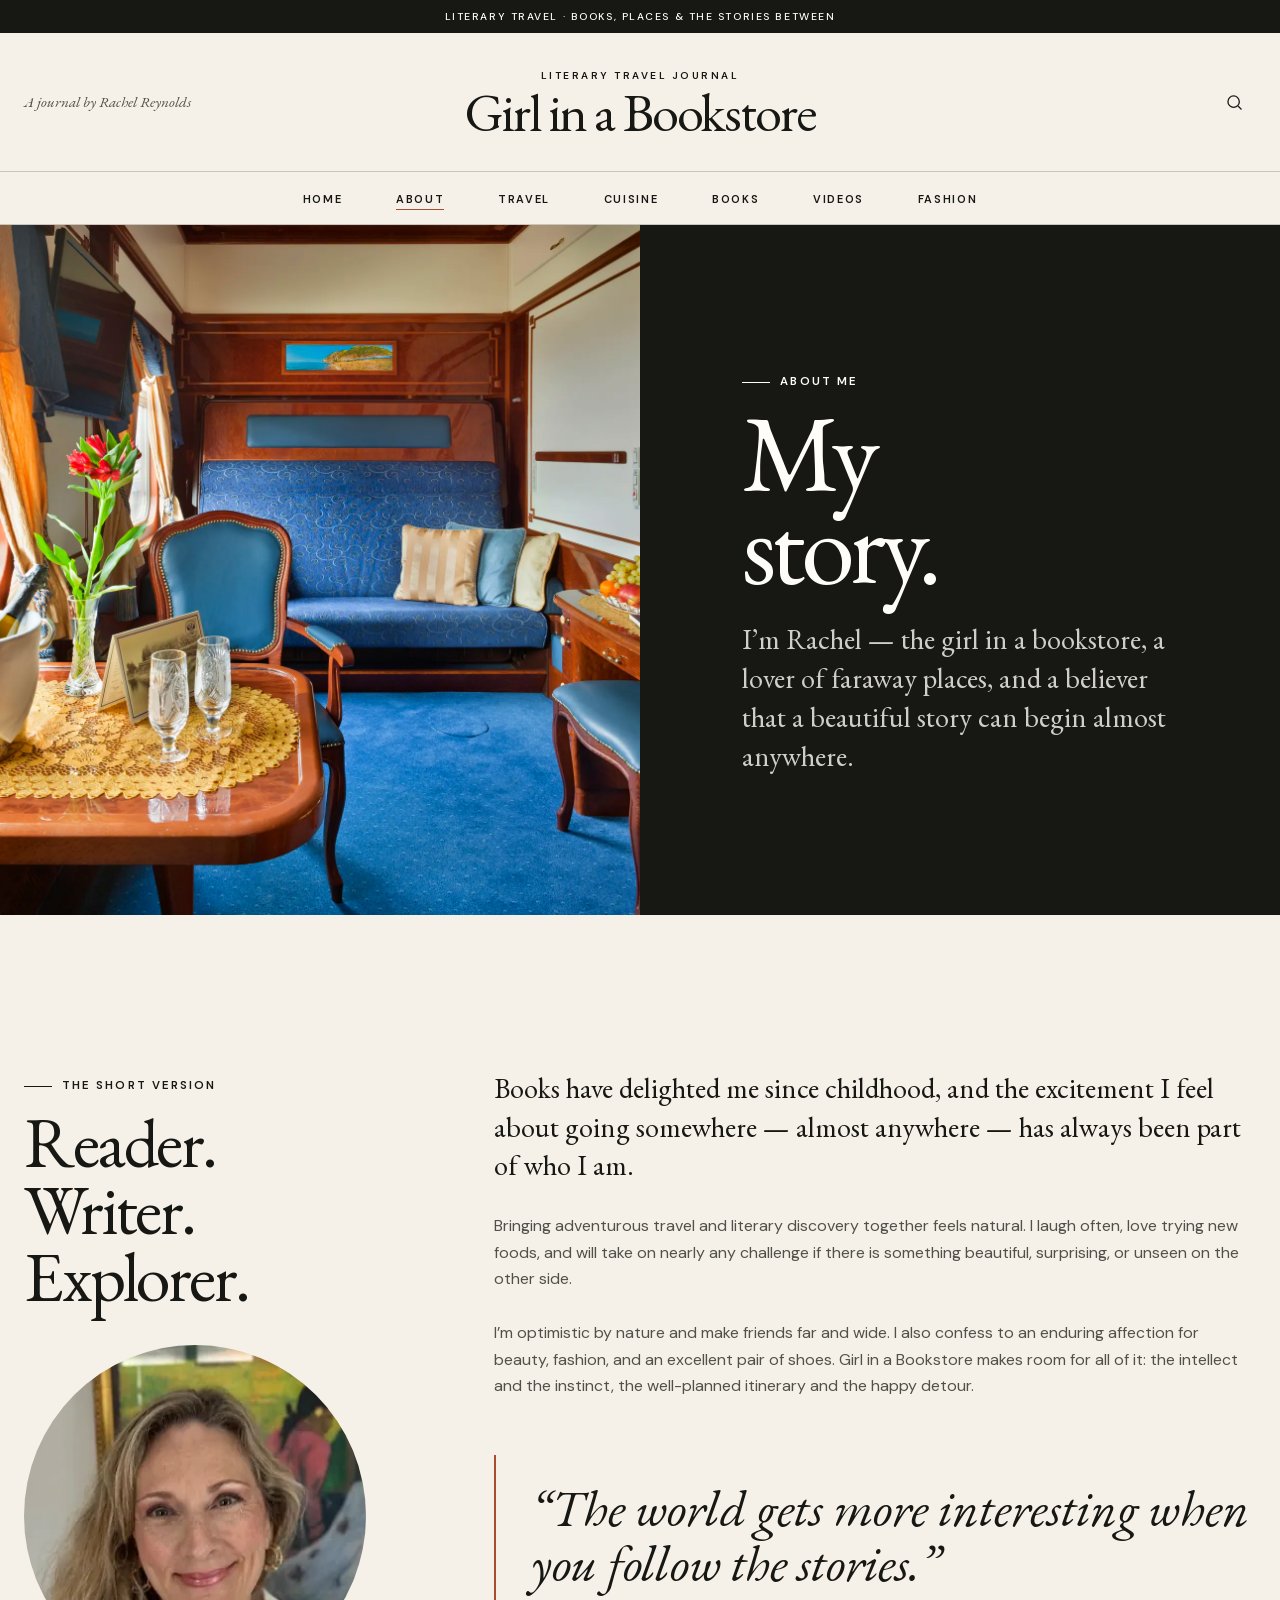
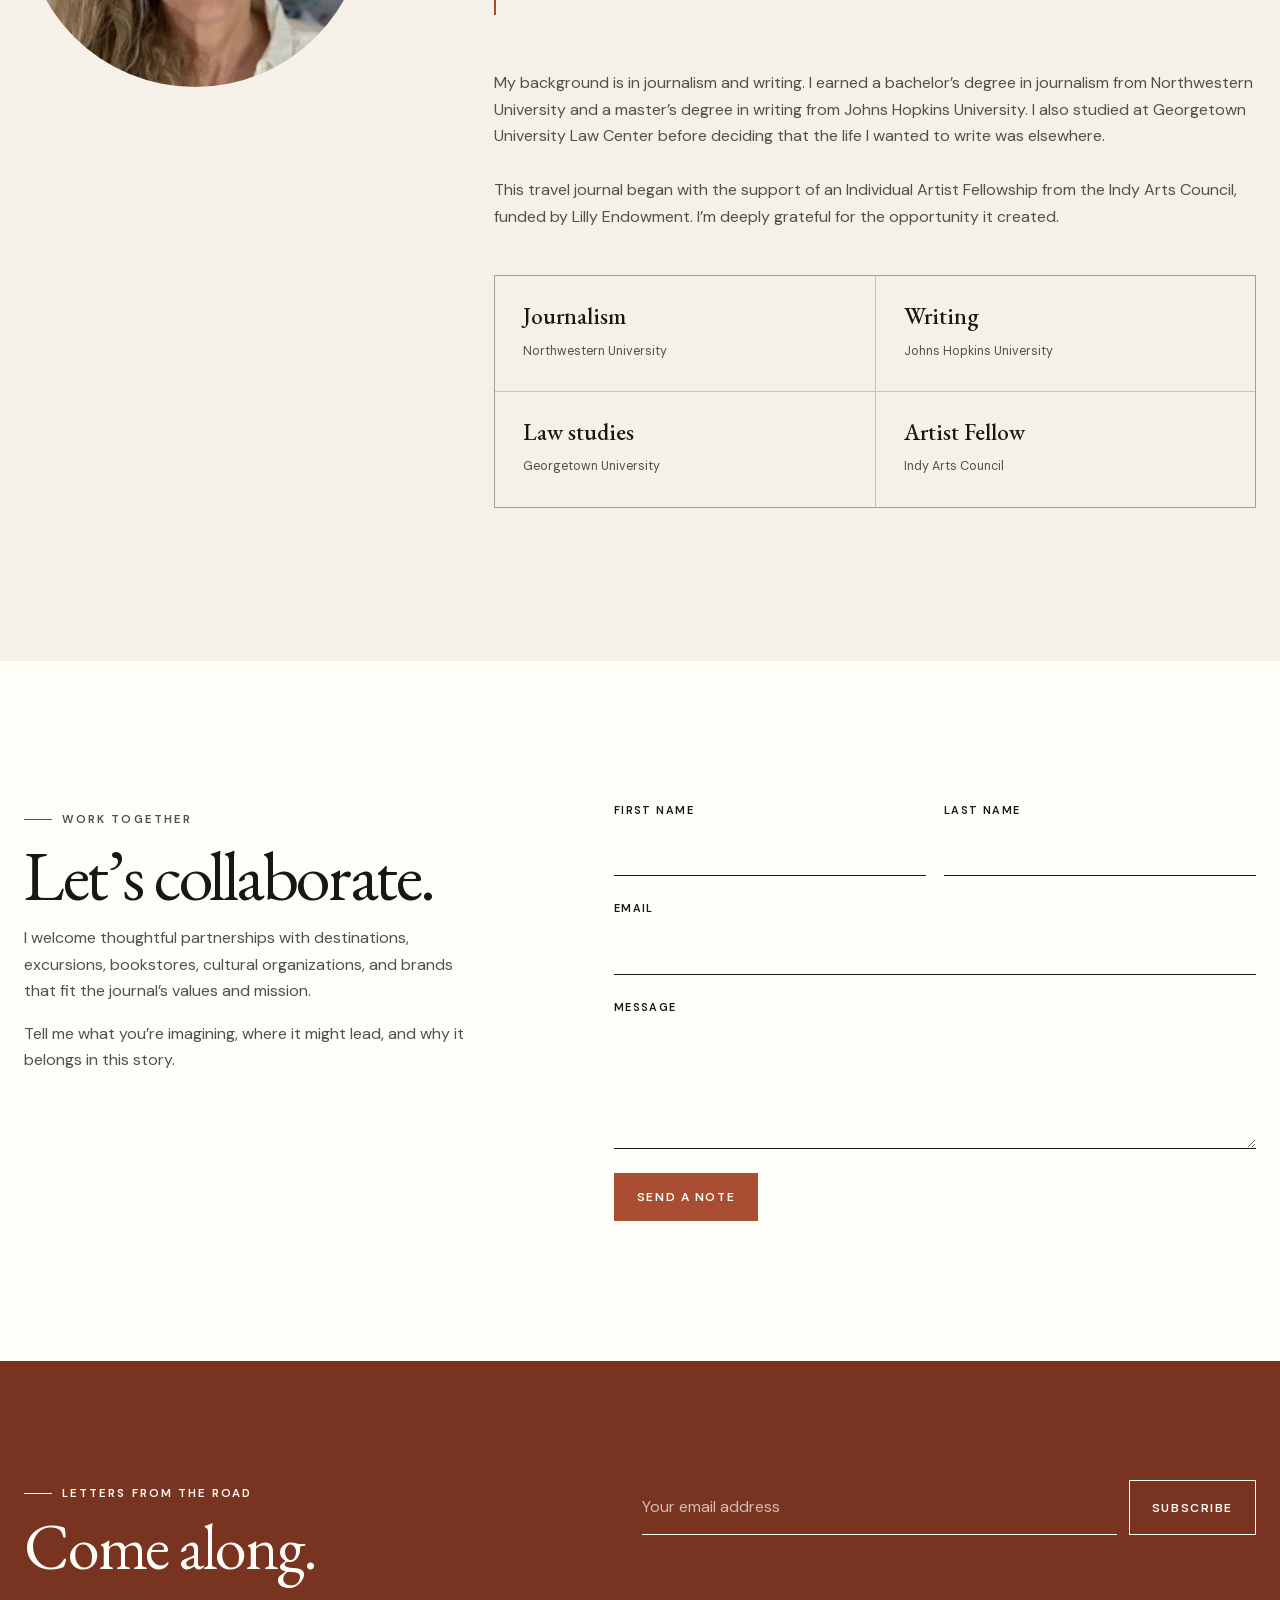
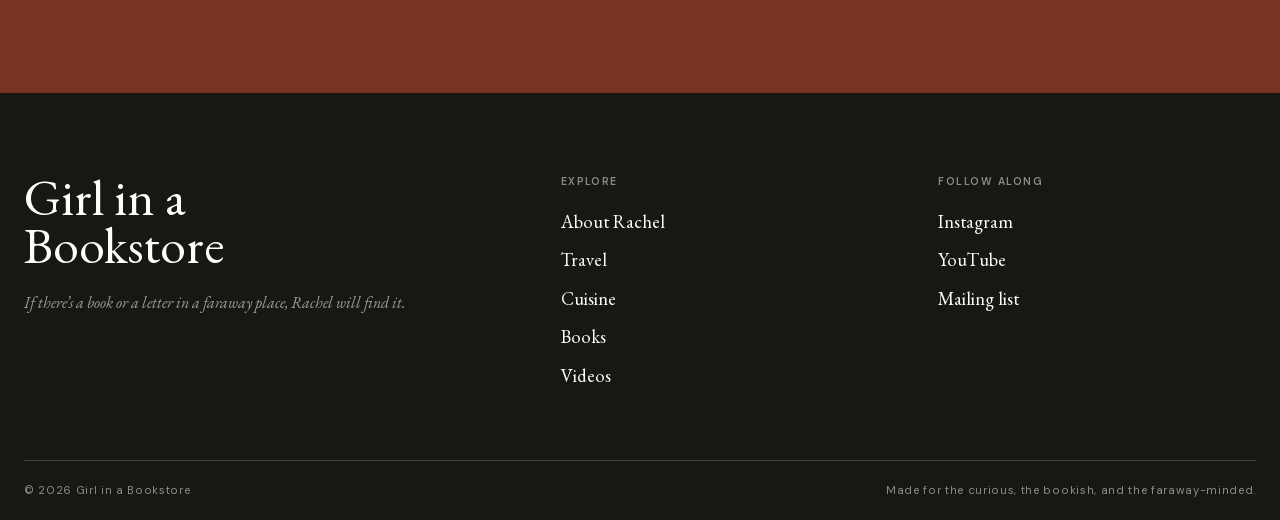
==== commit 687aeac9: "Turn Travel, Cuisine and Books into blog pages; add first Books post - Each of travel.html, cuisine." ====
--- a/public/about.html
+++ b/public/about.html
@@ -8,8 +8,8 @@
   <title>About Rachel — Girl in a Bookstore</title>
   <link rel="preload" as="image" href="assets/images/train-960.webp" media="(max-width: 1199px)" fetchpriority="high">
   <link rel="preload" as="image" href="assets/images/train-1920.webp" media="(min-width: 1200px)" fetchpriority="high">
-  <link rel="stylesheet" href="styles.css?v=8">
-  <script src="site.js" defer></script>
+  <link rel="stylesheet" href="styles.css?v=9">
+  <script src="site.js?v=2" defer></script>
 </head>
 <body>
   <site-header></site-header>
--- a/public/styles.css
+++ b/public/styles.css
@@ -71,6 +71,29 @@
     opacity: 0;
     transform: translateY(12px);
   }
+}
+
+/* Journal: a post card's photo and title morph into the post's cover and headline.
+   The card and the post share a view-transition-name (set inline, one per post). */
+.post-image-morph {
+  view-transition-class: post-image;
+}
+
+.post-title-morph {
+  view-transition-class: post-title;
+}
+
+::view-transition-group(*.post-image),
+::view-transition-group(*.post-title) {
+  animation-duration: 560ms;
+  animation-timing-function: var(--ease);
+}
+
+::view-transition-old(*.post-image),
+::view-transition-new(*.post-image) {
+  height: 100%;
+  object-fit: cover;
+  overflow: clip;
 }
 
 *,
@@ -791,12 +814,24 @@
   font-size: 0.9rem;
 }
 
-.journal-list {
-  padding: clamp(60px, 8vw, 110px) 0;
+.post-list-section {
+  padding: clamp(60px, 8vw, 110px) 0 0;
+}
+
+/* Until a page has its first post, its post list stays hidden. */
+.post-list-section:not(:has(.story-card)) {
+  display: none;
+}
+
+.post-list-head {
+  margin-bottom: clamp(32px, 5vw, 56px);
+}
+
+.post-list {
   row-gap: 60px;
 }
 
-.journal-list .story-card:nth-child(2) {
+.post-list .story-card:nth-child(2) {
   padding-top: 0;
 }
 
@@ -851,6 +886,10 @@
   line-height: 1.1;
 }
 
+.post figure {
+  margin: 0;
+}
+
 .post img {
   height: auto;
   margin: 2em 0 0.6em;
@@ -864,6 +903,62 @@
 
 .post__back {
   margin-top: 3em;
+}
+
+.post .post__hero {
+  width: min(calc(100% - 48px), 1040px);
+  margin: 0 auto clamp(40px, 6vw, 72px);
+}
+
+.post__hero-image {
+  aspect-ratio: 3 / 2;
+  overflow: hidden;
+  background: var(--paper-deep);
+}
+
+.post .post__hero-image img {
+  width: 100%;
+  height: 100%;
+  margin: 0;
+  object-fit: cover;
+}
+
+.post__hero figcaption {
+  margin: 12px 0 0;
+}
+
+.post__credits {
+  margin-top: 4em;
+  padding-top: 1.6em;
+  border-top: 1px solid var(--line);
+  color: var(--ink-soft);
+  font-size: 0.85rem;
+}
+
+.post .post__credits h2 {
+  margin: 0 0 0.8em;
+  font-family: var(--sans);
+  font-size: 0.7rem;
+  font-weight: 600;
+  letter-spacing: 0.14em;
+  text-transform: uppercase;
+}
+
+.post__credits ul {
+  margin: 0 0 0.8em;
+  padding-left: 1.1em;
+}
+
+.post .post__credits p {
+  margin: 0;
+  font-family: var(--sans);
+  font-size: 0.85rem;
+}
+
+.post__credits a {
+  color: inherit;
+  text-decoration: underline;
+  text-underline-offset: 2px;
 }
 
 .author-section {
@@ -1014,9 +1109,6 @@
   background-image: url('assets/images/fashion-01-960.webp');
 }
 
-.hero-journal {
-  background-image: url('assets/images/train-960.webp');
-}
 
 .page-intro {
   padding: clamp(80px, 11vw, 140px) 0 35px;
@@ -1489,9 +1581,6 @@
     background-image: url('assets/images/fashion-01-1920.webp');
   }
 
-  .hero-journal {
-    background-image: url('assets/images/train-1920.webp');
-  }
 
   .about-hero__image {
     background-image: url('assets/images/train-1920.webp');
@@ -1586,6 +1675,14 @@
   .shell,
   .narrow {
     width: min(calc(100% - 34px), var(--max));
+  }
+
+  .post .post__hero {
+    width: calc(100% - 34px);
+  }
+
+  .post__hero-image {
+    aspect-ratio: 4 / 5;
   }
 
   .header-note {
@@ -1779,4 +1876,16 @@
     opacity: 1;
     transform: none;
   }
-}
+
+  ::view-transition-group(*),
+  ::view-transition-old(*),
+  ::view-transition-new(*) {
+    animation: none !important;
+  }
+}
+
+@media (prefers-reduced-motion: reduce) {
+  @view-transition {
+    navigation: none;
+  }
+}
